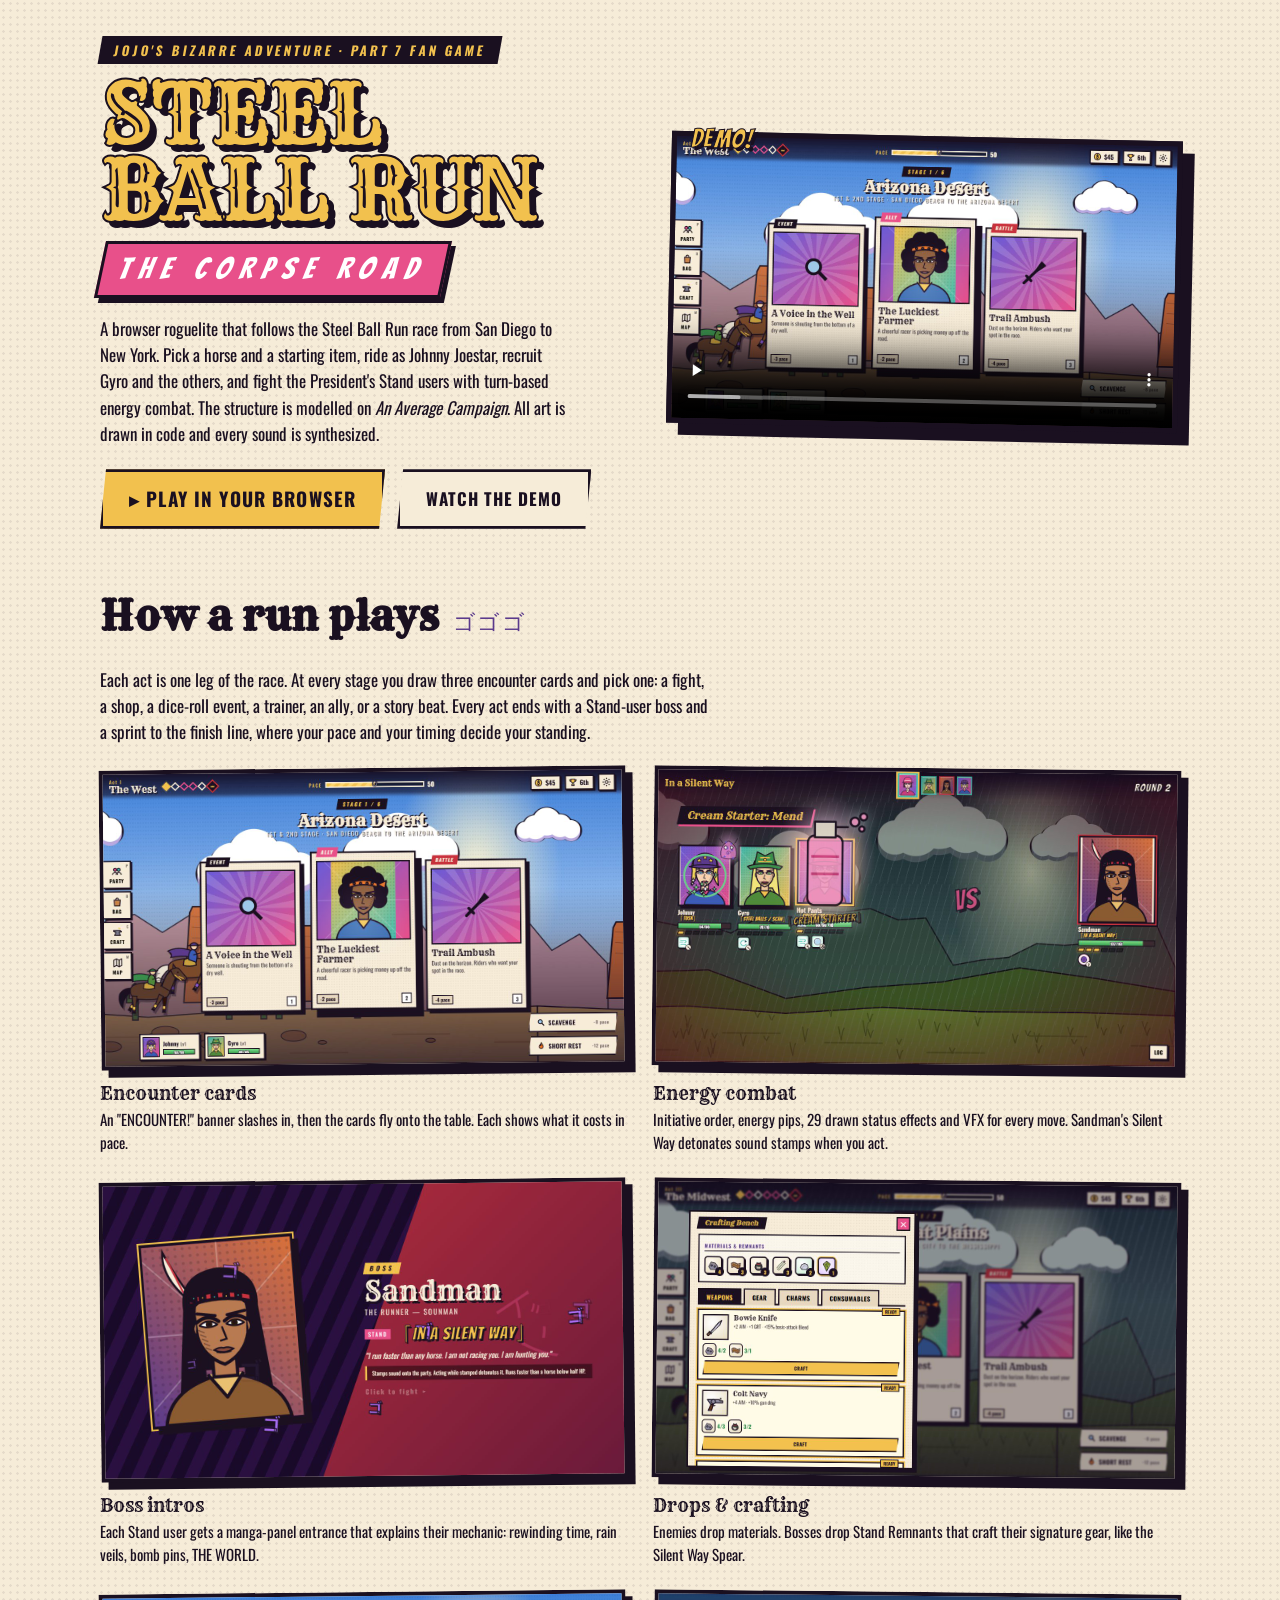
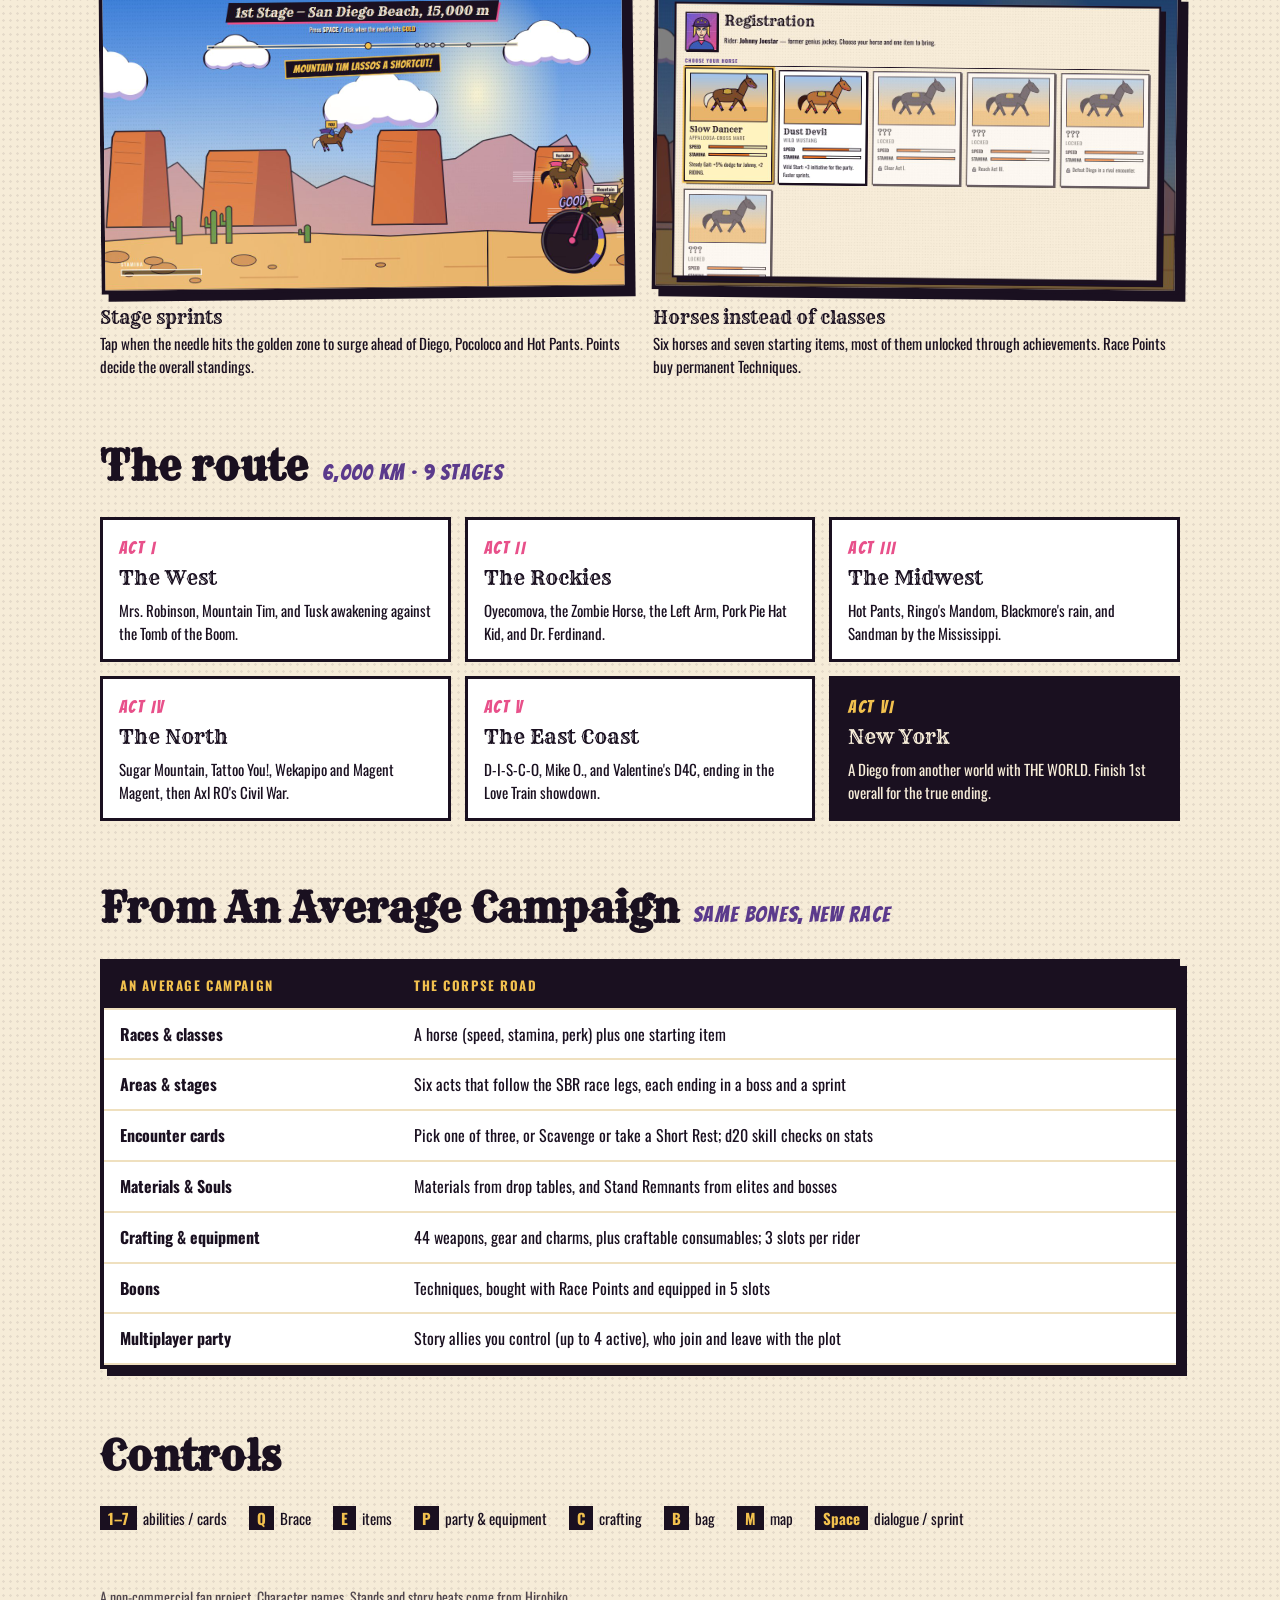
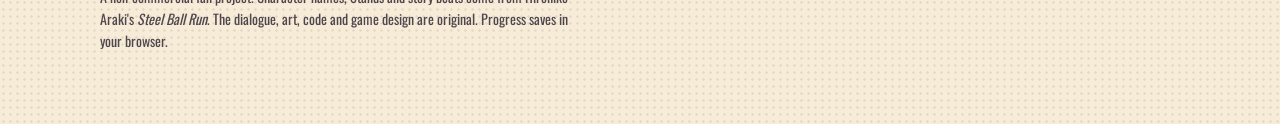
==== docs/index.html @ e3f2e690 "Steel Ball Run: The Corpse Road — browser roguelite Co-Authored-By: Claude Opus 5.5 <noreply@anthrop" ====
<!DOCTYPE html>
<html lang="en"><head><meta charset="UTF-8"><meta name="viewport" content="width=device-width, initial-scale=1">
<title>The Corpse Road</title>
<link rel="preconnect" href="https://fonts.googleapis.com">
<link href="https://fonts.googleapis.com/css2?family=Bangers&family=Oswald:wght@400;500;700&family=Rye&display=swap" rel="stylesheet">
<style>
  :root {
    --ink: #1a1020; --paper: #f6ecd8; --paper2: #efe0bf; --gold: #f2c14e; --pink: #e8508a; --violet: #5b3a8c; --teal: #3fb8a9; --sky: #6b5bd6;
    --f-title: 'Rye', Georgia, serif; --f-ui: 'Oswald', 'Arial Narrow', sans-serif; --f-sfx: 'Bangers', Impact, sans-serif;
    color-scheme: light;
  }
  * { box-sizing: border-box; }
  body { background: var(--paper); color: var(--ink); font-family: var(--f-ui); font-size: 17px; line-height: 1.55; padding-inline: 16px;
    background-image: radial-gradient(rgba(26,16,32,.08) 1px, transparent 1.5px); background-size: 7px 7px; }
  .wrap { max-width: 1080px; margin: 0 auto; padding-block: 28px 64px; display: flex; flex-direction: column; gap: 56px; }
  h1, h2, h3 { text-wrap: balance; margin: 0; }
  a { color: inherit; }
  :focus-visible { outline: 3px solid var(--pink); outline-offset: 3px; }

  .hero { display: grid; grid-template-columns: 1.05fr 1fr; gap: 32px; align-items: center; }
  .kicker { display: inline-block; background: var(--ink); color: var(--gold); font-weight: 700; letter-spacing: .22em; font-size: 13px; padding: 4px 14px; transform: skew(-10deg); text-transform: uppercase; }
  .hero h1 { font-family: var(--f-title); font-size: clamp(44px, 7vw, 82px); line-height: .92; color: var(--gold); -webkit-text-stroke: 2px var(--ink); text-shadow: 6px 6px 0 var(--ink); margin-top: 14px; }
  .hero .sub { display: inline-block; font-family: var(--f-sfx); font-size: clamp(22px, 3vw, 30px); letter-spacing: .3em; color: #fff; background: var(--pink); border: 3px solid var(--ink); box-shadow: 5px 5px 0 var(--ink); padding: 2px 16px; transform: skew(-12deg); margin-top: 12px; }
  .hero p { max-width: 52ch; margin: 18px 0 0; }
  .cta { display: flex; flex-wrap: wrap; gap: 12px; margin-top: 22px; }
  .btn { display: inline-flex; align-items: center; gap: 8px; font-weight: 700; text-transform: uppercase; letter-spacing: .06em; text-decoration: none; border: 3px solid var(--ink); padding: 12px 26px; box-shadow: 4px 4px 0 var(--ink); background: var(--paper); clip-path: polygon(6px 0, 100% 0, calc(100% - 6px) 100%, 0 100%); transition: transform .12s, box-shadow .12s; }
  .btn:hover { transform: translate(-2px, -2px); box-shadow: 6px 6px 0 var(--ink); }
  .btn.primary { background: var(--gold); font-size: 19px; }
  .video { position: relative; border: 5px solid var(--ink); box-shadow: 12px 12px 0 var(--ink); background: var(--ink); transform: rotate(1.2deg); }
  .video video { display: block; width: 100%; aspect-ratio: 16 / 9; }
  .video .tag { position: absolute; top: -18px; left: 14px; font-family: var(--f-sfx); font-size: 26px; letter-spacing: .06em; color: var(--gold); -webkit-text-stroke: 1px var(--ink); text-shadow: 3px 3px 0 var(--ink); }

  .section-head { display: flex; align-items: baseline; gap: 14px; flex-wrap: wrap; margin-bottom: 20px; }
  .section-head h2 { font-family: var(--f-title); font-size: clamp(28px, 4vw, 40px); }
  .section-head span { font-family: var(--f-sfx); color: var(--violet); font-size: 22px; letter-spacing: .06em; }
  .lede { max-width: 68ch; margin: 0 0 22px; }

  .shots { display: grid; grid-template-columns: repeat(2, 1fr); gap: 26px; }
  figure { margin: 0; }
  figure img { display: block; width: 100%; border: 4px solid var(--ink); box-shadow: 7px 7px 0 var(--ink); background: var(--paper2); }
  figure:nth-child(odd) img { transform: rotate(-.6deg); }
  figure:nth-child(even) img { transform: rotate(.6deg); }
  figcaption { margin-top: 12px; font-size: 15px; }
  figcaption b { font-family: var(--f-title); font-weight: 400; font-size: 18px; display: block; }

  .map { border: 4px solid var(--ink); background: #fff; box-shadow: 7px 7px 0 var(--ink); overflow-x: auto; }
  table { border-collapse: collapse; width: 100%; min-width: 560px; font-size: 16px; }
  th, td { text-align: left; padding: 12px 16px; border-bottom: 2px solid var(--paper2); vertical-align: top; }
  th { background: var(--ink); color: var(--gold); letter-spacing: .12em; text-transform: uppercase; font-size: 13px; }
  td:first-child { font-weight: 700; white-space: nowrap; }

  .acts { display: grid; grid-template-columns: repeat(3, 1fr); gap: 14px; }
  .act { border: 3px solid var(--ink); background: #fff; padding: 14px 16px; }
  .act small { font-family: var(--f-sfx); letter-spacing: .08em; color: var(--pink); font-size: 18px; }
  .act h3 { font-family: var(--f-title); font-weight: 400; font-size: 20px; }
  .act p { margin: 6px 0 0; font-size: 15px; }
  .act.final { background: var(--ink); color: var(--paper); }
  .act.final small { color: var(--gold); }

  .keys { display: flex; flex-wrap: wrap; gap: 10px 22px; font-size: 15px; }
  kbd { font-family: var(--f-ui); font-weight: 700; background: var(--ink); color: var(--gold); padding: 1px 8px; margin-right: 6px; }
  footer { font-size: 14px; opacity: .75; max-width: 70ch; }

  @media (max-width: 820px) {
    .hero { grid-template-columns: 1fr; }
    .shots { grid-template-columns: 1fr; }
    .acts { grid-template-columns: 1fr 1fr; }
    .video { transform: none; }
  }
  @media (max-width: 480px) { .acts { grid-template-columns: 1fr; } }
  @media (prefers-reduced-motion: reduce) { * { transition: none !important; } }
</style>
</head><body>

<div class="wrap">
  <header class="hero">
    <div>
      <span class="kicker">JoJo's Bizarre Adventure · Part 7 fan game</span>
      <h1>STEEL BALL RUN</h1>
      <div class="sub">THE CORPSE ROAD</div>
      <p>A browser roguelite that follows the Steel Ball Run race from San Diego to New York. Pick a horse and a starting item, ride as Johnny Joestar, recruit Gyro and the others, and fight the President's Stand users with turn-based energy combat. The structure is modelled on <i>An Average Campaign</i>. All art is drawn in code and every sound is synthesized.</p>
      <div class="cta">
        <a class="btn primary" href="../index.html">▸ Play in your browser</a>
        <a class="btn" href="#demo">Watch the demo</a>
      </div>
    </div>
    <div class="video" id="demo">
      <span class="tag">DEMO!</span>
      <video src="media/demo.webm" controls muted playsinline preload="metadata" poster="media/cards.jpg"></video>
    </div>
  </header>

  <section>
    <div class="section-head"><h2>How a run plays</h2><span>ゴゴゴ</span></div>
    <p class="lede">Each act is one leg of the race. At every stage you draw three encounter cards and pick one: a fight, a shop, a dice-roll event, a trainer, an ally, or a story beat. Every act ends with a Stand-user boss and a sprint to the finish line, where your pace and your timing decide your standing.</p>
    <div class="shots">
      <figure><img src="media/cards.jpg" alt="Three encounter cards slam onto the Arizona desert" loading="lazy"><figcaption><b>Encounter cards</b>An "ENCOUNTER!" banner slashes in, then the cards fly onto the table. Each shows what it costs in pace.</figcaption></figure>
      <figure><img src="media/battle.jpg" alt="Battle against Sandman in the rain" loading="lazy"><figcaption><b>Energy combat</b>Initiative order, energy pips, 29 drawn status effects and VFX for every move. Sandman's Silent Way detonates sound stamps when you act.</figcaption></figure>
      <figure><img src="media/bossintro.jpg" alt="Boss introduction card for Sandman" loading="lazy"><figcaption><b>Boss intros</b>Each Stand user gets a manga-panel entrance that explains their mechanic: rewinding time, rain veils, bomb pins, THE WORLD.</figcaption></figure>
      <figure><img src="media/craft.jpg" alt="Crafting bench with weapons and Stand Remnants" loading="lazy"><figcaption><b>Drops &amp; crafting</b>Enemies drop materials. Bosses drop Stand Remnants that craft their signature gear, like the Silent Way Spear.</figcaption></figure>
      <figure><img src="media/sprint.jpg" alt="Stage-finish horse race minigame" loading="lazy"><figcaption><b>Stage sprints</b>Tap when the needle hits the golden zone to surge ahead of Diego, Pocoloco and Hot Pants. Points decide the overall standings.</figcaption></figure>
      <figure><img src="media/setup.jpg" alt="Horse selection screen" loading="lazy"><figcaption><b>Horses instead of classes</b>Six horses and seven starting items, most of them unlocked through achievements. Race Points buy permanent Techniques.</figcaption></figure>
    </div>
  </section>

  <section>
    <div class="section-head"><h2>The route</h2><span>6,000 km · 9 stages</span></div>
    <div class="acts">
      <div class="act"><small>Act I</small><h3>The West</h3><p>Mrs. Robinson, Mountain Tim, and Tusk awakening against the Tomb of the Boom.</p></div>
      <div class="act"><small>Act II</small><h3>The Rockies</h3><p>Oyecomova, the Zombie Horse, the Left Arm, Pork Pie Hat Kid, and Dr. Ferdinand.</p></div>
      <div class="act"><small>Act III</small><h3>The Midwest</h3><p>Hot Pants, Ringo's Mandom, Blackmore's rain, and Sandman by the Mississippi.</p></div>
      <div class="act"><small>Act IV</small><h3>The North</h3><p>Sugar Mountain, Tattoo You!, Wekapipo and Magent Magent, then Axl RO's Civil War.</p></div>
      <div class="act"><small>Act V</small><h3>The East Coast</h3><p>D-I-S-C-O, Mike O., and Valentine's D4C, ending in the Love Train showdown.</p></div>
      <div class="act final"><small>Act VI</small><h3>New York</h3><p>A Diego from another world with THE WORLD. Finish 1st overall for the true ending.</p></div>
    </div>
  </section>

  <section>
    <div class="section-head"><h2>From An Average Campaign</h2><span>same bones, new race</span></div>
    <div class="map">
      <table>
        <thead><tr><th>An Average Campaign</th><th>The Corpse Road</th></tr></thead>
        <tbody>
          <tr><td>Races &amp; classes</td><td>A horse (speed, stamina, perk) plus one starting item</td></tr>
          <tr><td>Areas &amp; stages</td><td>Six acts that follow the SBR race legs, each ending in a boss and a sprint</td></tr>
          <tr><td>Encounter cards</td><td>Pick one of three, or Scavenge or take a Short Rest; d20 skill checks on stats</td></tr>
          <tr><td>Materials &amp; Souls</td><td>Materials from drop tables, and Stand Remnants from elites and bosses</td></tr>
          <tr><td>Crafting &amp; equipment</td><td>44 weapons, gear and charms, plus craftable consumables; 3 slots per rider</td></tr>
          <tr><td>Boons</td><td>Techniques, bought with Race Points and equipped in 5 slots</td></tr>
          <tr><td>Multiplayer party</td><td>Story allies you control (up to 4 active), who join and leave with the plot</td></tr>
        </tbody>
      </table>
    </div>
  </section>

  <section>
    <div class="section-head"><h2>Controls</h2></div>
    <div class="keys">
      <span><kbd>1–7</kbd>abilities / cards</span><span><kbd>Q</kbd>Brace</span><span><kbd>E</kbd>items</span>
      <span><kbd>P</kbd>party &amp; equipment</span><span><kbd>C</kbd>crafting</span><span><kbd>B</kbd>bag</span><span><kbd>M</kbd>map</span>
      <span><kbd>Space</kbd>dialogue / sprint</span>
    </div>
  </section>

  <footer>A non-commercial fan project. Character names, Stands and story beats come from Hirohiko Araki's <i>Steel Ball Run</i>. The dialogue, art, code and game design are original. Progress saves in your browser.</footer>
</div>

</body></html>
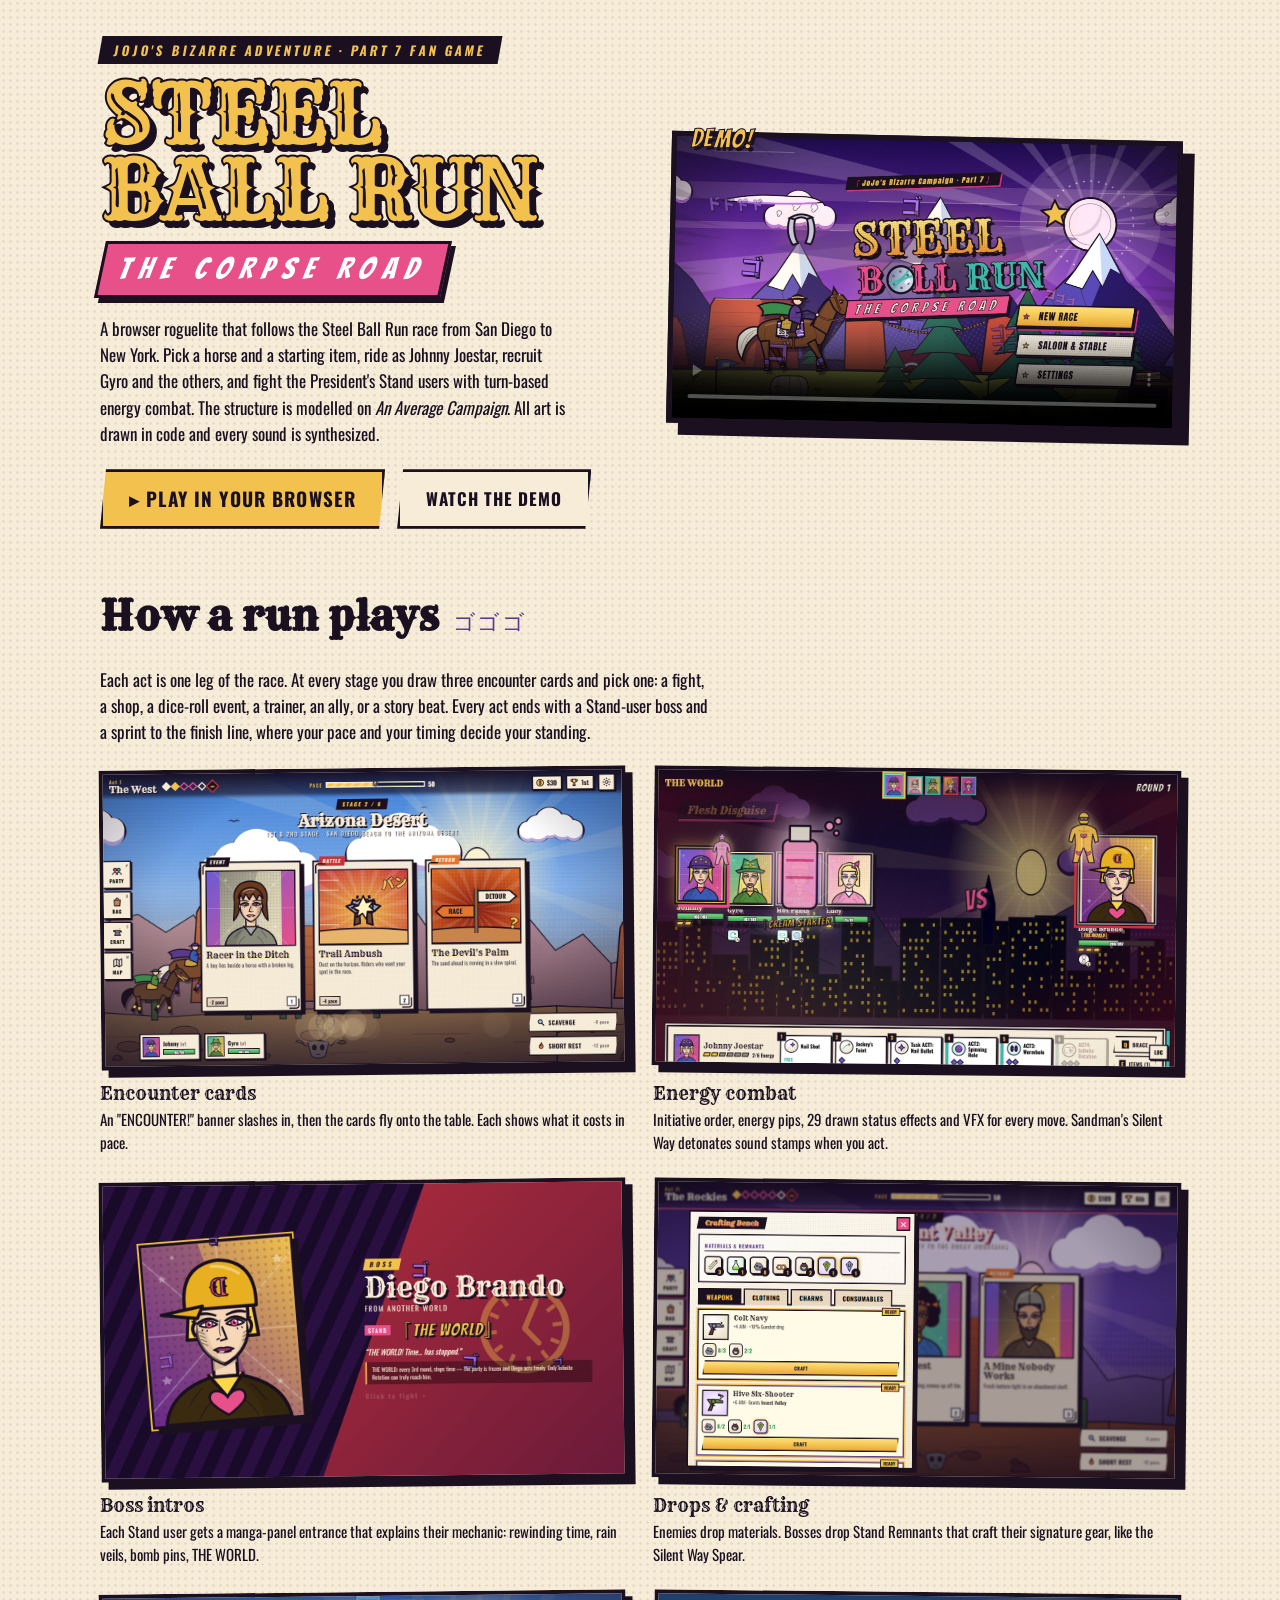
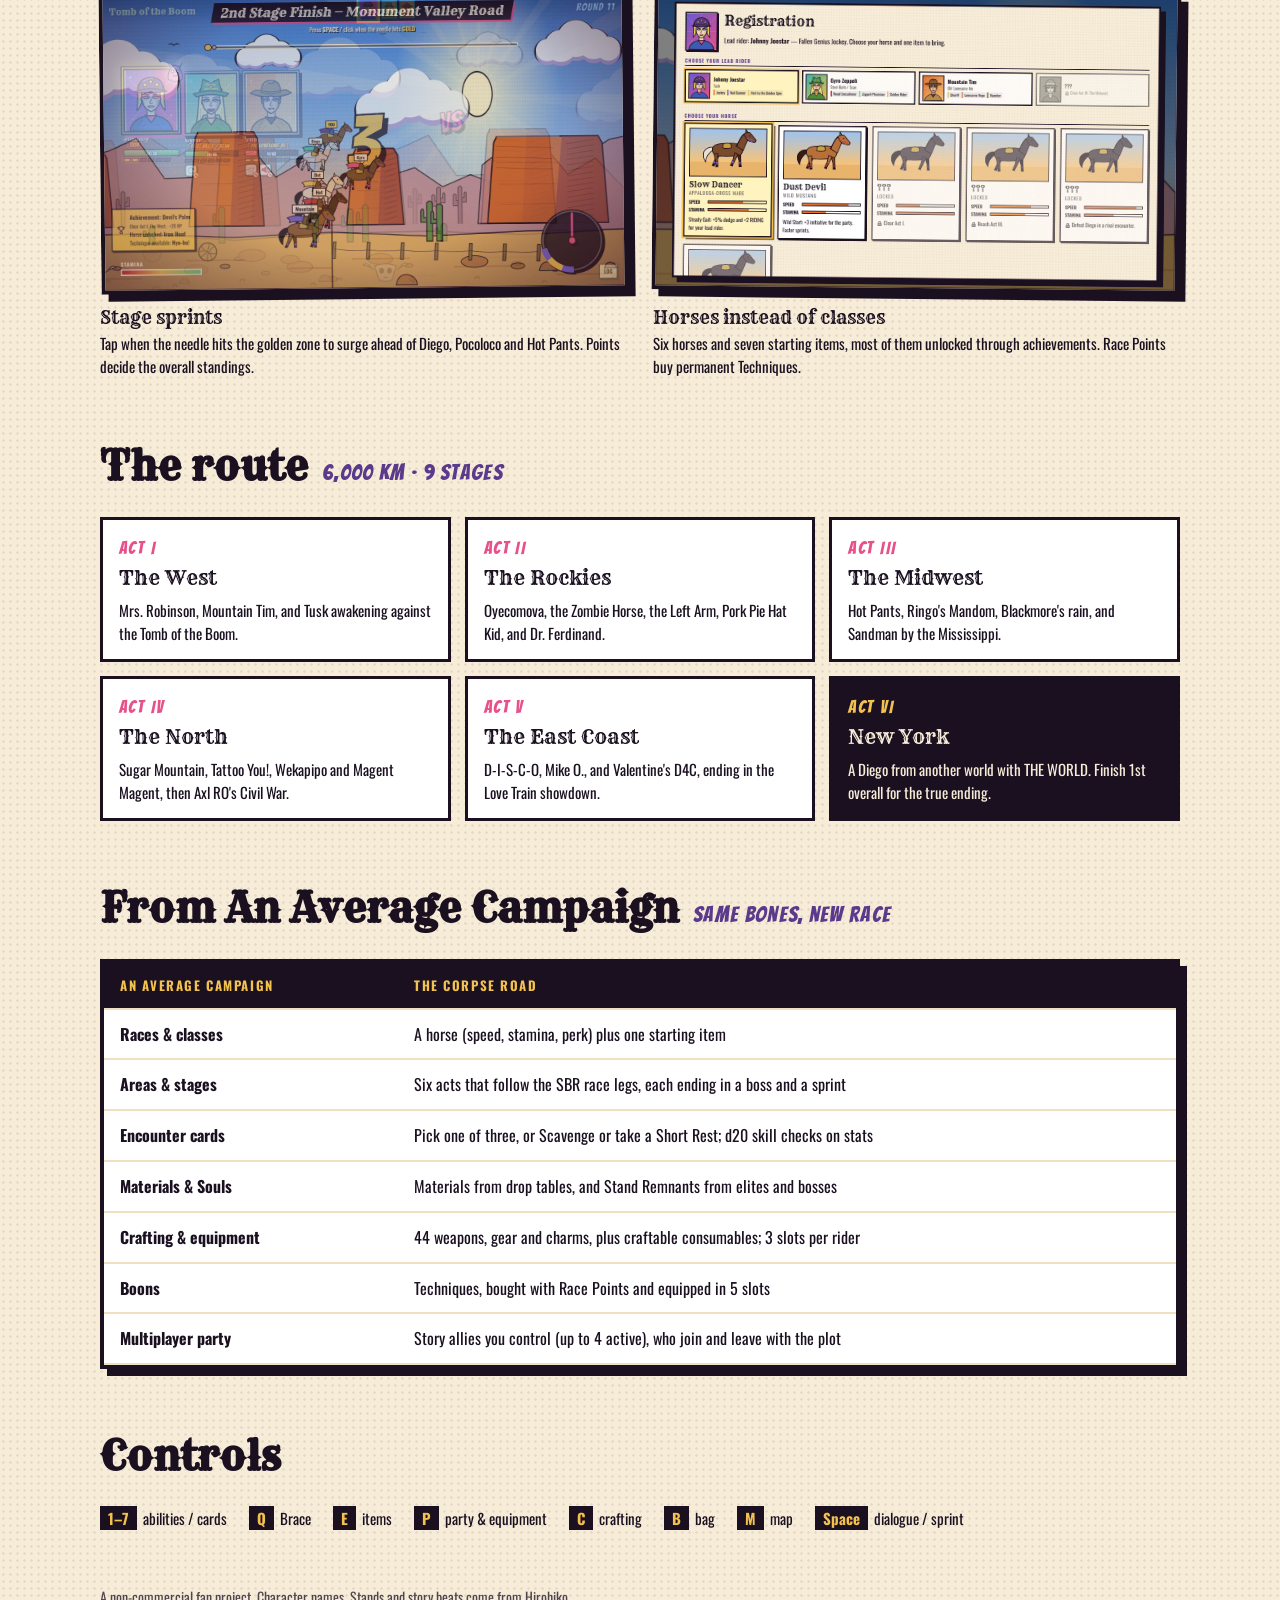
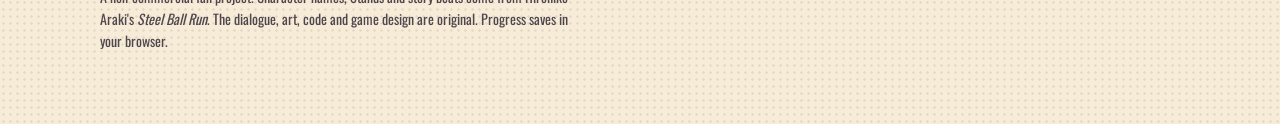
==== commit e7788028: "Trailer, illustrated how-to-play guide, and a UX pass - 80-second trailer recorded live from the gam" ====
--- a/docs/index.html
+++ b/docs/index.html
@@ -86,7 +86,7 @@
     </div>
     <div class="video" id="demo">
       <span class="tag">DEMO!</span>
-      <video src="media/demo.webm" controls muted playsinline preload="metadata" poster="media/cards.jpg"></video>
+      <video src="media/trailer.mp4" controls muted playsinline preload="metadata" poster="media/trailer-poster.jpg"></video>
     </div>
   </header>
 
